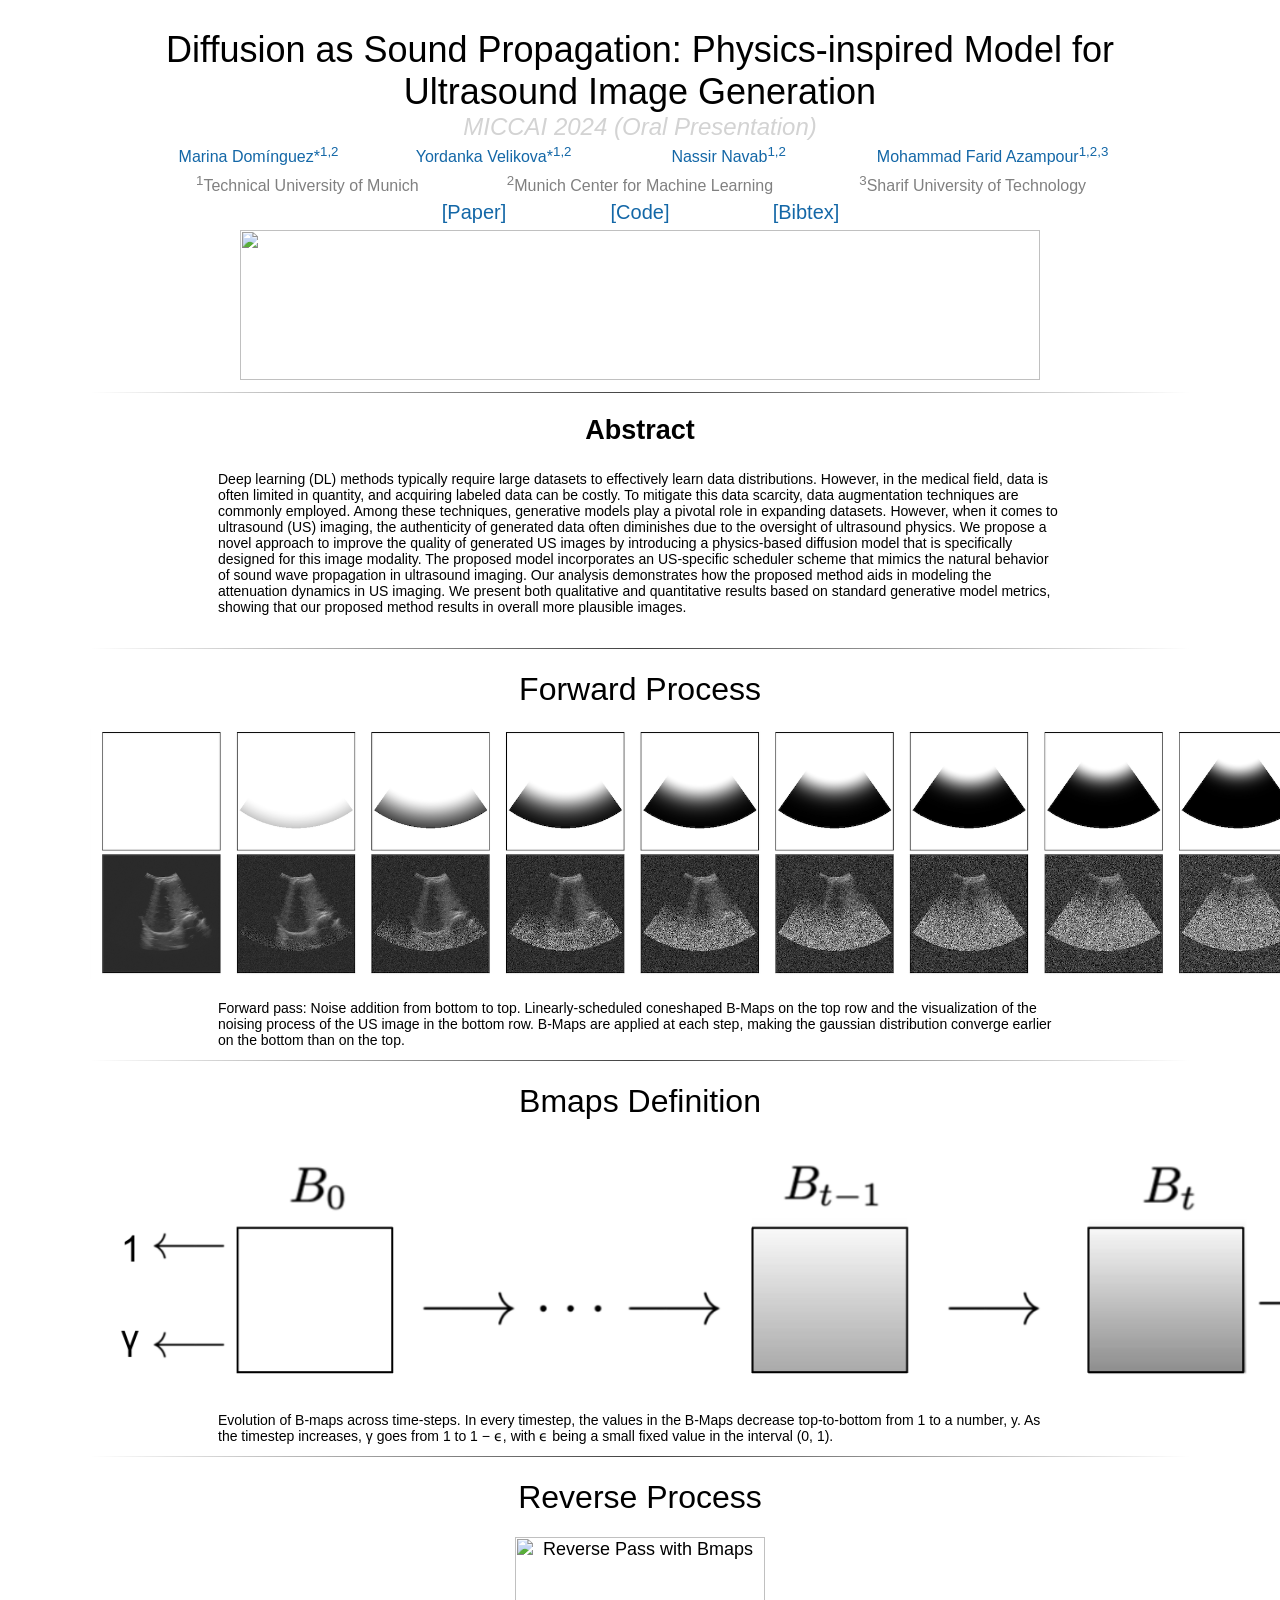
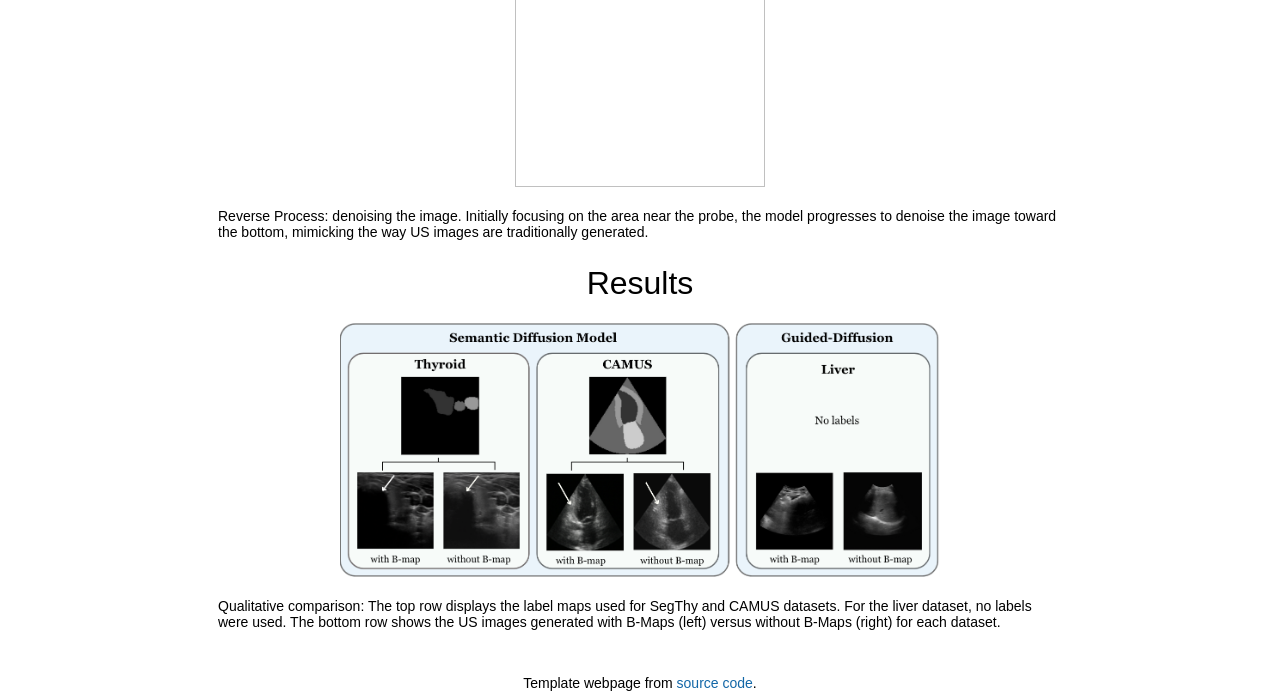
==== diff-us/index.html @ 53594603 "update page" ====
<script src="http://www.google.com/jsapi" type="text/javascript"></script> 
<script type="text/javascript">google.load("jquery", "1.3.2");</script>

<style type="text/css">
	body {
		font-family: "HelveticaNeue-Light", "Helvetica Neue Light", "Helvetica Neue", Helvetica, Arial, "Lucida Grande", sans-serif; 
		font-weight:300;
		font-size:18px;
		margin-left: auto;
		margin-right: auto;
		width: 1100px;
	}
	
	h1 {
		font-size:32px;
		font-weight:300;
	}
	
	.disclaimerbox {
		background-color: #eee;		
		border: 1px solid #eeeeee;
		border-radius: 10px ;
		-moz-border-radius: 10px ;
		-webkit-border-radius: 10px ;
		padding: 20px;
	}

	video.header-vid {
		height: 140px;
		border: 1px solid black;
		border-radius: 10px ;
		-moz-border-radius: 10px ;
		-webkit-border-radius: 10px ;
	}
	
	img.header-img {
		height: 140px;
		border: 1px solid black;
		border-radius: 10px ;
		-moz-border-radius: 10px ;
		-webkit-border-radius: 10px ;
	}
	
	img.rounded {
		border: 1px solid #eeeeee;
		border-radius: 10px ;
		-moz-border-radius: 10px ;
		-webkit-border-radius: 10px ;
	}
	
	a:link,a:visited
	{
		color: #1367a7;
		text-decoration: none;
	}
	a:hover {
		color: #208799;
	}
	
	td.dl-link {
		height: 160px;
		text-align: center;
		font-size: 22px;
	}
	
	.layered-paper-big { /* modified from: http://css-tricks.com/snippets/css/layered-paper/ */
		box-shadow:
		0px 0px 1px 1px rgba(0,0,0,0.35), /* The top layer shadow */
		5px 5px 0 0px #fff, /* The second layer */
		5px 5px 1px 1px rgba(0,0,0,0.35), /* The second layer shadow */
		10px 10px 0 0px #fff, /* The third layer */
		10px 10px 1px 1px rgba(0,0,0,0.35), /* The third layer shadow */
		15px 15px 0 0px #fff, /* The fourth layer */
		15px 15px 1px 1px rgba(0,0,0,0.35), /* The fourth layer shadow */
		20px 20px 0 0px #fff, /* The fifth layer */
		20px 20px 1px 1px rgba(0,0,0,0.35), /* The fifth layer shadow */
		25px 25px 0 0px #fff, /* The fifth layer */
		25px 25px 1px 1px rgba(0,0,0,0.35); /* The fifth layer shadow */
		margin-left: 10px;
		margin-right: 45px;
	}

	.paper-big { /* modified from: http://css-tricks.com/snippets/css/layered-paper/ */
		box-shadow:
		0px 0px 1px 1px rgba(0,0,0,0.35); /* The top layer shadow */

		margin-left: 10px;
		margin-right: 45px;
	}


	.layered-paper { /* modified from: http://css-tricks.com/snippets/css/layered-paper/ */
		box-shadow:
		0px 0px 1px 1px rgba(0,0,0,0.35), /* The top layer shadow */
		5px 5px 0 0px #fff, /* The second layer */
		5px 5px 1px 1px rgba(0,0,0,0.35), /* The second layer shadow */
		10px 10px 0 0px #fff, /* The third layer */
		10px 10px 1px 1px rgba(0,0,0,0.35); /* The third layer shadow */
		margin-top: 5px;
		margin-left: 10px;
		margin-right: 30px;
		margin-bottom: 5px;
	}
	
	.vert-cent {
		position: relative;
		top: 50%;
		transform: translateY(-50%);
	}
	
	hr
	{
		border: 0;
		height: 1px;
		background-image: linear-gradient(to right, rgba(0, 0, 0, 0), rgba(0, 0, 0, 0.75), rgba(0, 0, 0, 0));
	}
</style>

<html>
<head>
	<title>LOTUS</title>
	<!--meta property="og:image" content="Path to my teaser.png"/> <!-- Facebook automatically scrapes this. Go to https://developers.facebook.com/tools/debug/ if you update and want to force Facebook to rescrape. -->
	<meta property="og:title" content="LOTUS: Learning to Optimize Task-based US representations." />
	<!--meta property="og:description" content="Paper description." />

	<!-- Get from Google Analytics -->
	<!-- Global site tag (gtag.js) - Google Analytics -->
	<script async src=""></script> 
	<script>
		window.dataLayer = window.dataLayer || [];
		function gtag(){dataLayer.push(arguments);}
		gtag('js', new Date());

		gtag('config', 'UA-75863369-6');
	</script>
</head>

<body>
	<br>
	<center>
		<span style="font-size:36px">Diffusion as Sound Propagation: Physics-inspired Model for Ultrasound Image Generation</span>
		<br>
		<span style="font-size:24px; font-style: italic; color: lightgray;">MICCAI 2024 (Oral Presentation)</span>

		<table align=center width=600px>
			<table align=center width=1000px>
				<tr>
					<td align=center width=200px>
						<center>
							<span style="font-size:16px"><a href="https://www.linkedin.com/in/marina-dominguez-martin/">Marina Domínguez*<sup>1,2</sup></a></span>
						</center>
					</td>
					<td align=center width=200px>
						<center>
							<span style="font-size:16px"><a href="https://danivelikova.github.io/">Yordanka Velikova*<sup>1,2</sup></a></span>
						</center>
					</td>
					<td align=center width=200px>
						<center>
							<span style="font-size:16px"><a href="https://www.cs.cit.tum.de/camp/members/cv-nassir-navab/nassir-navab/">Nassir Navab<sup>1,2</sup></a></span>
						</center>
					</td>
					<td align=center width=250px>
						<center>
							<span style="font-size:16px"><a href="https://scholar.google.de/citations?user=MQcHEBsAAAAJ&hl=en">Mohammad Farid Azampour<sup>1,2,3</sup></a></span>
						</center>
					</td>
				</tr>
			</table>
			<table align=center width=1000px>
				<tr>
					<td align=center width=200px>
						<center>
							<span style="font-size:16px; color: gray;"><sup>1</sup>Technical University of Munich</a></span>
						</center>
					</td>
					<td align=center width=200px>
						<center>
							<span style="font-size:16px; color: gray;"><sup>2</sup>Munich Center for Machine Learning</a></span>
						</center>
					</td>
					<td align=center width=200px>
						<center>
							<span style="font-size:16px; color: gray;"><sup>3</sup>Sharif University of Technology</a></span>
						</center>
					</td>
				</tr>
			</table>
			<table align=center width=500px>
				<tr>
					<td align=center width=120px>
						<center>
							<span style="font-size:20px"><a href='https://arxiv.org/abs/2407.05428v1'>[Paper]</a></span>
						</center>
					</td>
					<td align=center width=120px>
						<center>
							<span style="font-size:20px"><a href='https://github.com/marinadominguez/diffusion-for-us-images'>[Code]</a></span><br>
						</center>
					</td>
					<td align=center width=120px>
						<center>
							<span style="font-size:20px"><a href="./resources/bibtex.txt">[Bibtex]</a></span>
						</center>
					</td>
				</tr>
			</table>
		</table>
	</center>

	<!-- Teaser GIF -->
	<center>
		<table align=center width=1000px>
			<tr>
				<td width=1000px>
					<center>
						<img src="resources/diff-us.mp4" width="800" height="150">
					</center>
				</td>
			</tr>
		</table>
	<hr>

	<table align=center width=850px>
		<center><h2>Abstract</h2></center>
		<tr>
			<td>
				<span style="font-size:14px"> Deep learning (DL) methods typically require large datasets to effectively learn data distributions. However, in the medical field, data is often limited in quantity, and acquiring labeled data can be costly. To mitigate this data scarcity, data augmentation techniques are commonly employed. Among these techniques, generative models play a pivotal role in expanding datasets. However, when it comes to ultrasound (US) imaging, the authenticity of generated data often diminishes due to the oversight of ultrasound physics. We propose a novel approach to improve the quality of generated US images by introducing a physics-based diffusion model that is specifically designed for this image modality. The proposed model incorporates an US-specific scheduler scheme that mimics the natural behavior of sound wave propagation in ultrasound imaging. Our analysis demonstrates how the proposed method aids in modeling the attenuation dynamics in US imaging. We present both qualitative and quantitative results based on standard generative model metrics, showing that our proposed method results in overall more plausible images.</span><br>
			</td>
		</tr>
	</table>
	<br>


	<hr>
	<center><h1>Forward Process</h1></center>
	<div class="center">
        <img height="250"  src="resources/forwardwithbmaps.png" alt="Forward Pass with Bmaps">
    </div>
	<table align=center width=850px>
		<tr>
			<td>
				<br>
				<span style="font-size:14px"> 
					Forward pass: Noise addition from bottom to top. Linearly-scheduled coneshaped B-Maps on the top row and the visualization of the noising process of the US image in the bottom row. B-Maps are applied at each step, making the gaussian distribution converge earlier on the bottom than on the top.
			</td>
		</tr>
	</table>

	<hr>
	<center><h1>Bmaps Definition</h1></center>
	<div class="center">
        <img height="250"  src="resources/final_ev_b-maps.png" alt="Bmaps">
    </div>
	<table align=center width=850px>
		<tr>
			<td>
				<br>
				<span style="font-size:14px"> 
					Evolution of B-maps across time-steps. In every timestep, the values in the B-Maps decrease top-to-bottom from 1 to a number, y. As the timestep increases, γ goes from 1 to 1 − ϵ, with ϵ being a small fixed value in the interval (0, 1).
			</td>
		</tr>
	</table>

	<hr>
	<center><h1>Reverse Process</h1></center>
	<div class="center">
        <img height="250"  src="resources/diff_us-reverse.pdf" alt="Reverse Pass with Bmaps">
    </div>
	<table align=center width=850px>
		<tr>
			<td>
				<br>
				<span style="font-size:14px"> 
					Reverse Process: denoising the image. Initially focusing on the area near the probe, the model progresses to denoise the image toward the bottom, mimicking the way US images are traditionally generated.
			</td>
		</tr>
	</table>


	<center><h1>Results</h1></center>
	<div class="center">
        <img  width="600"  src="resources/results_white_arrows.png" alt="Qualitative Results">
    </div>
	<table align=center width=850px>
		<tr>
			<td>
				<br>
				<span style="font-size:14px"> 
					Qualitative comparison: The top row displays the label maps used for SegThy and CAMUS datasets. For the liver dataset, no labels were used. The bottom row shows the US images generated with B-Maps (left) versus without B-Maps (right) for each dataset.
			</td>
		</tr>
	</table>

	<br>
	<br>
	<right>
		<span style="font-size:14px"> 
		Template webpage from <a href="https://github.com/richzhang/webpage-template">source code</a>.
	</right>

<br>
</body>
</html>
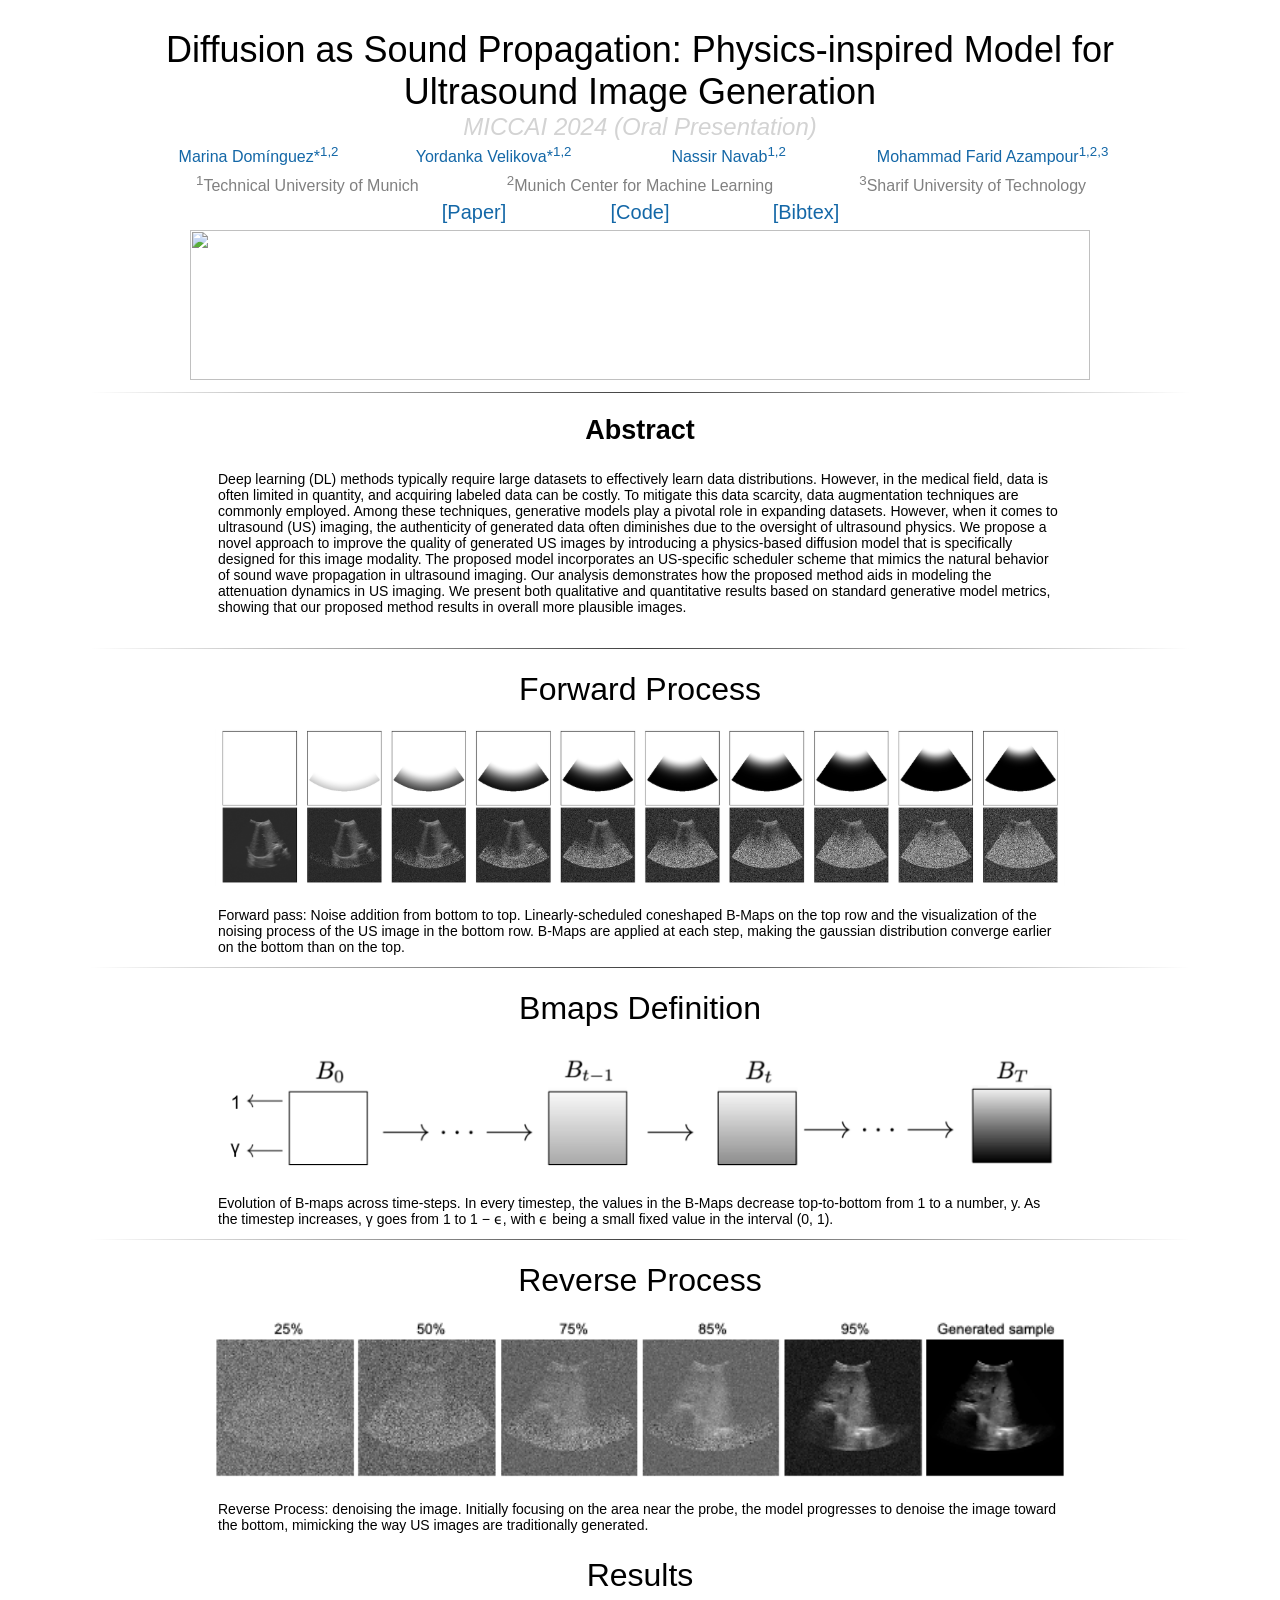
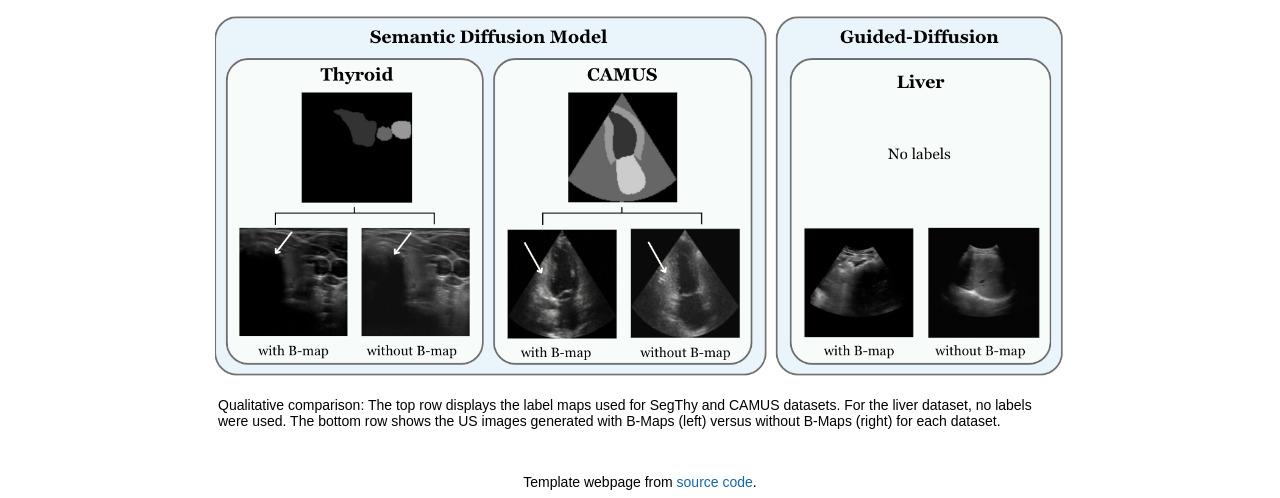
==== commit 96635ab5: "fixed margin" ====
--- a/diff-us/index.html
+++ b/diff-us/index.html
@@ -214,7 +214,7 @@
 			<tr>
 				<td width=1000px>
 					<center>
-						<img src="resources/diff-us.mp4" width="800" height="150">
+						<img src="resources/diff-us.mp4" width="900" height="150">
 					</center>
 				</td>
 			</tr>
@@ -235,7 +235,7 @@
 	<hr>
 	<center><h1>Forward Process</h1></center>
 	<div class="center">
-        <img height="250"  src="resources/forwardwithbmaps.png" alt="Forward Pass with Bmaps">
+        <img width="850" src="resources/forwardwithbmaps.png" alt="Forward Pass with Bmaps">
     </div>
 	<table align=center width=850px>
 		<tr>
@@ -250,7 +250,7 @@
 	<hr>
 	<center><h1>Bmaps Definition</h1></center>
 	<div class="center">
-        <img height="250"  src="resources/final_ev_b-maps.png" alt="Bmaps">
+        <img width="850" src="resources/final_ev_b-maps.png" alt="Bmaps">
     </div>
 	<table align=center width=850px>
 		<tr>
@@ -265,7 +265,7 @@
 	<hr>
 	<center><h1>Reverse Process</h1></center>
 	<div class="center">
-        <img height="250"  src="resources/diff_us-reverse.pdf" alt="Reverse Pass with Bmaps">
+        <img width="850" src="resources/diff-reverse.png" alt="Reverse Pass with Bmaps">
     </div>
 	<table align=center width=850px>
 		<tr>
@@ -280,7 +280,7 @@
 
 	<center><h1>Results</h1></center>
 	<div class="center">
-        <img  width="600"  src="resources/results_white_arrows.png" alt="Qualitative Results">
+        <img  width="850"  src="resources/results_white_arrows.png" alt="Qualitative Results">
     </div>
 	<table align=center width=850px>
 		<tr>
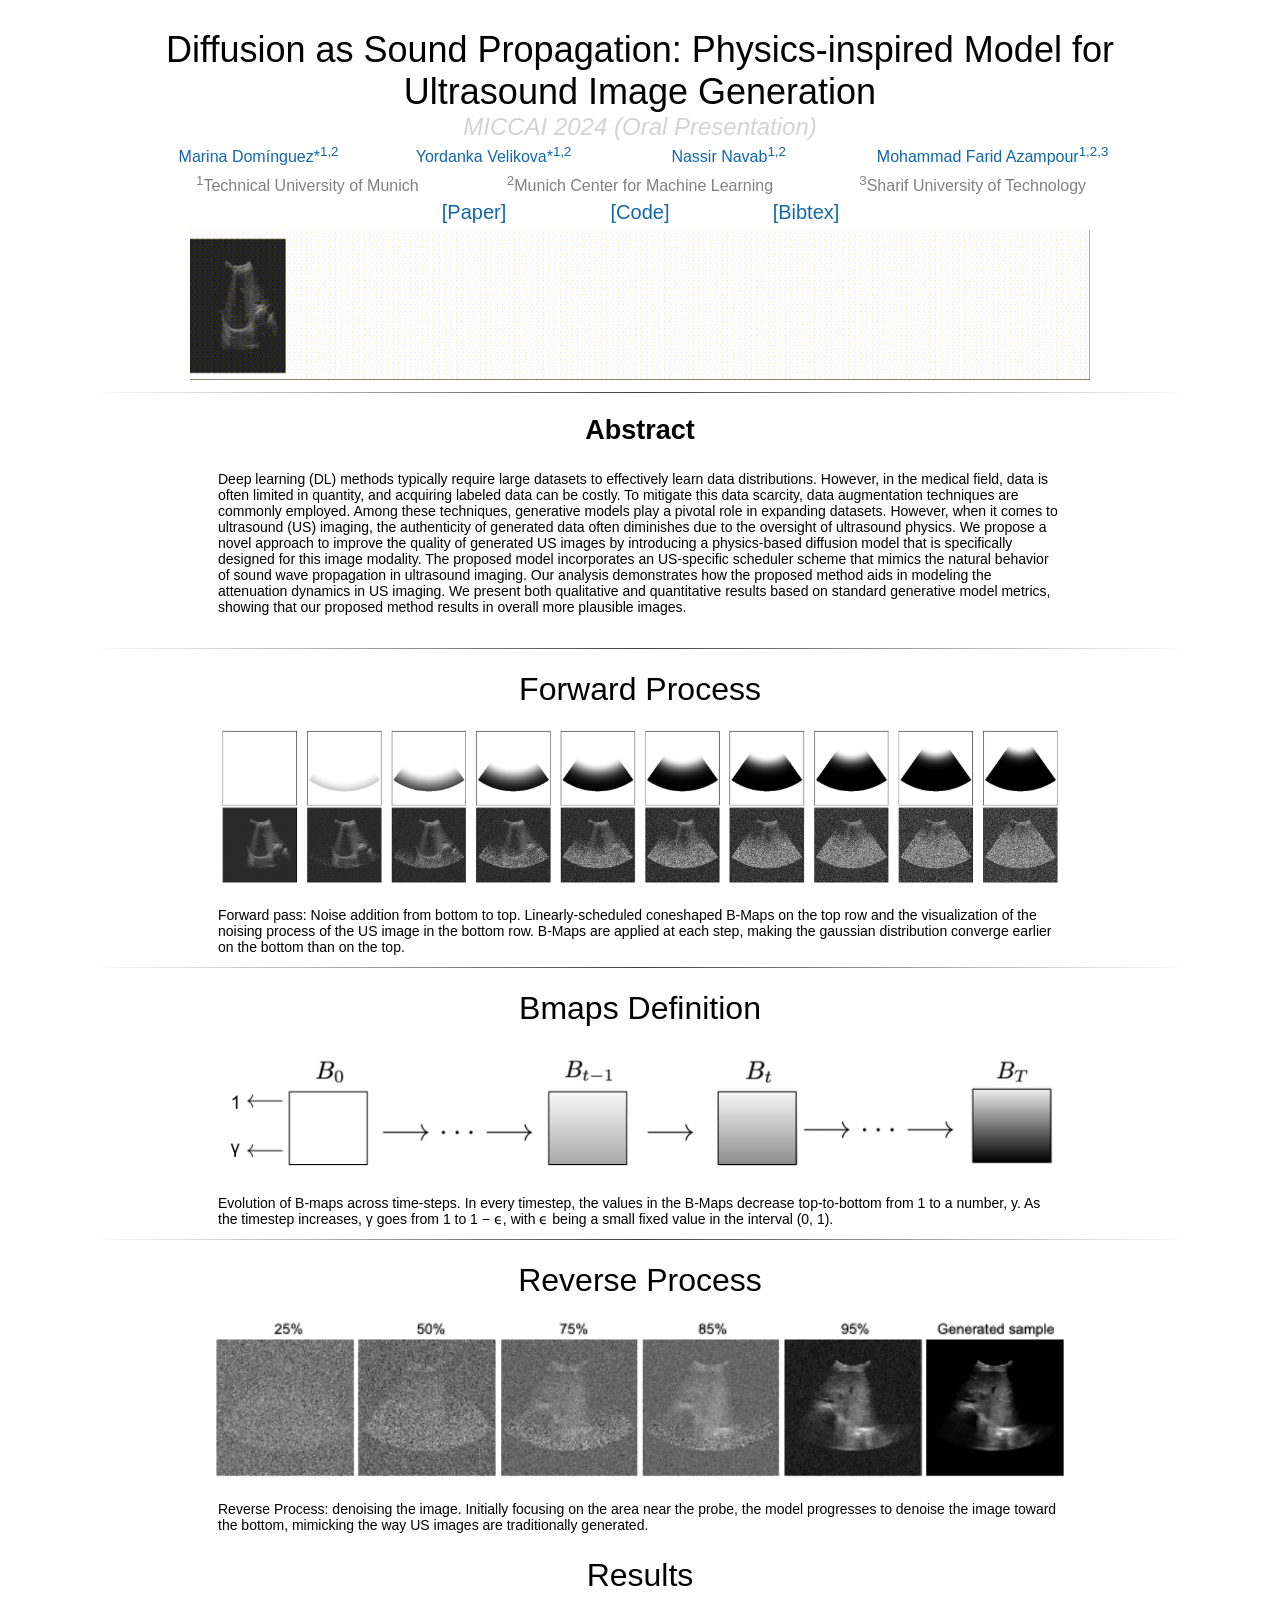
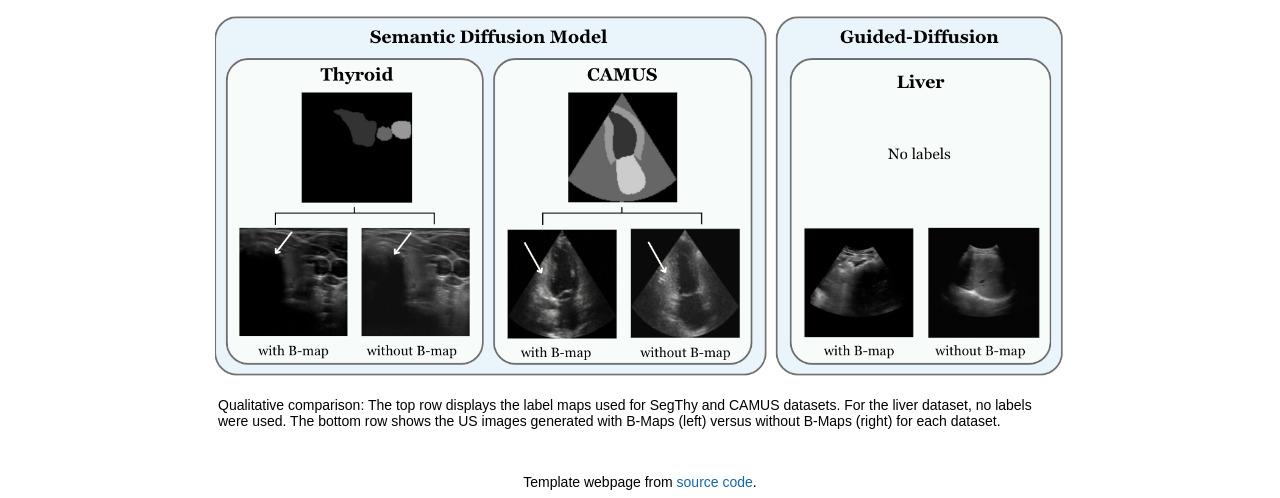
==== commit f9d06380: "fixed banners" ====
--- a/diff-us/index.html
+++ b/diff-us/index.html
@@ -214,7 +214,7 @@
 			<tr>
 				<td width=1000px>
 					<center>
-						<img src="resources/diff-us.mp4" width="900" height="150">
+						<img src="resources/diff-us.gif" width="900" height="150">
 					</center>
 				</td>
 			</tr>
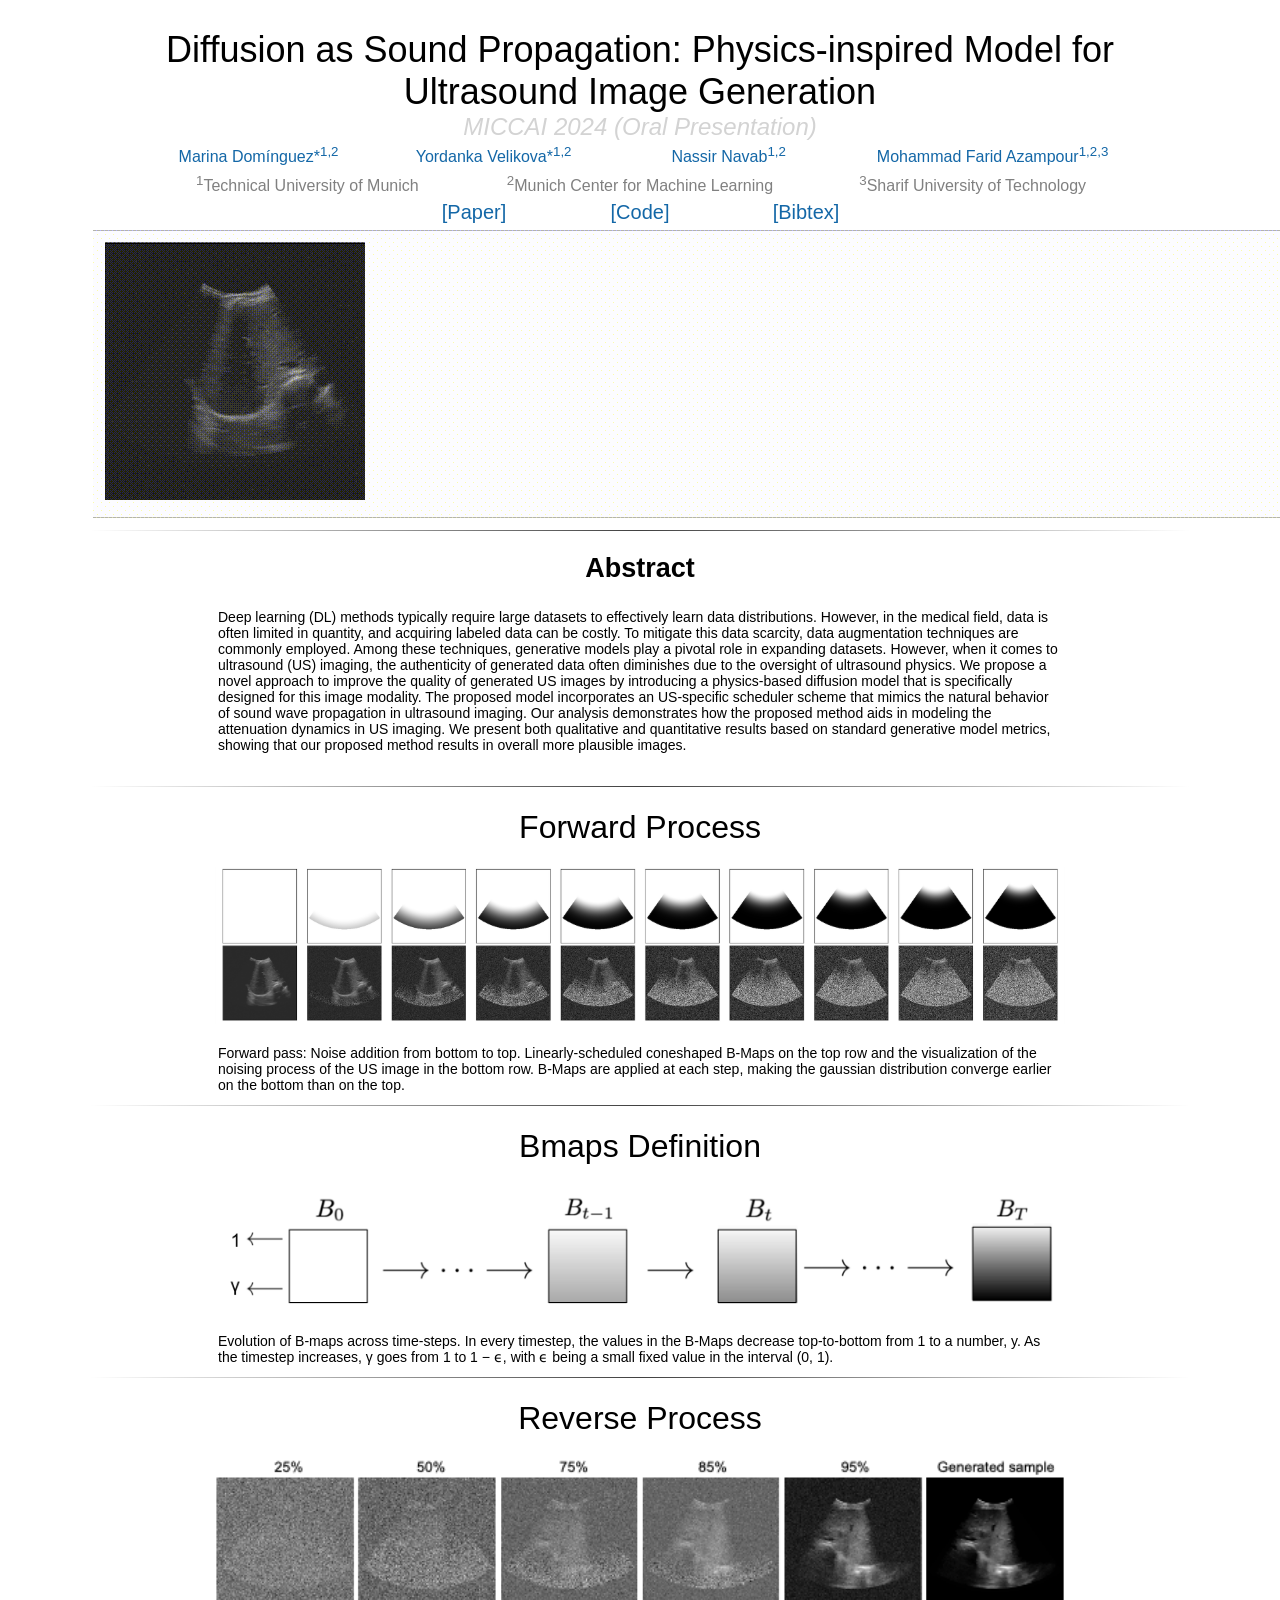
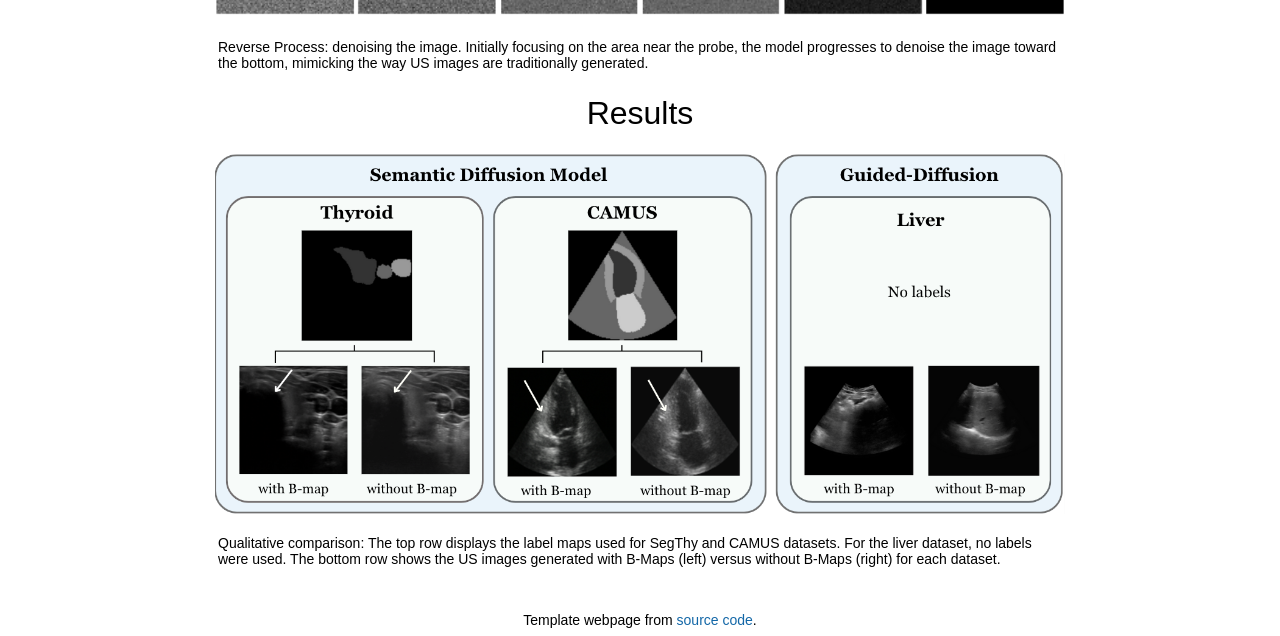
==== commit f139fc94: "change banner" ====
--- a/diff-us/index.html
+++ b/diff-us/index.html
@@ -118,9 +118,9 @@
 
 <html>
 <head>
-	<title>LOTUS</title>
+	<title>DiffUS</title>
 	<!--meta property="og:image" content="Path to my teaser.png"/> <!-- Facebook automatically scrapes this. Go to https://developers.facebook.com/tools/debug/ if you update and want to force Facebook to rescrape. -->
-	<meta property="og:title" content="LOTUS: Learning to Optimize Task-based US representations." />
+	<meta property="og:title" content="Diffusion as Sound Propagation: Physics-inspired Model for Ultrasound Image Generation" />
 	<!--meta property="og:description" content="Paper description." />
 
 	<!-- Get from Google Analytics -->
@@ -214,7 +214,7 @@
 			<tr>
 				<td width=1000px>
 					<center>
-						<img src="resources/diff-us.gif" width="900" height="150">
+						<img src="resources/diff-us-banner.gif">
 					</center>
 				</td>
 			</tr>
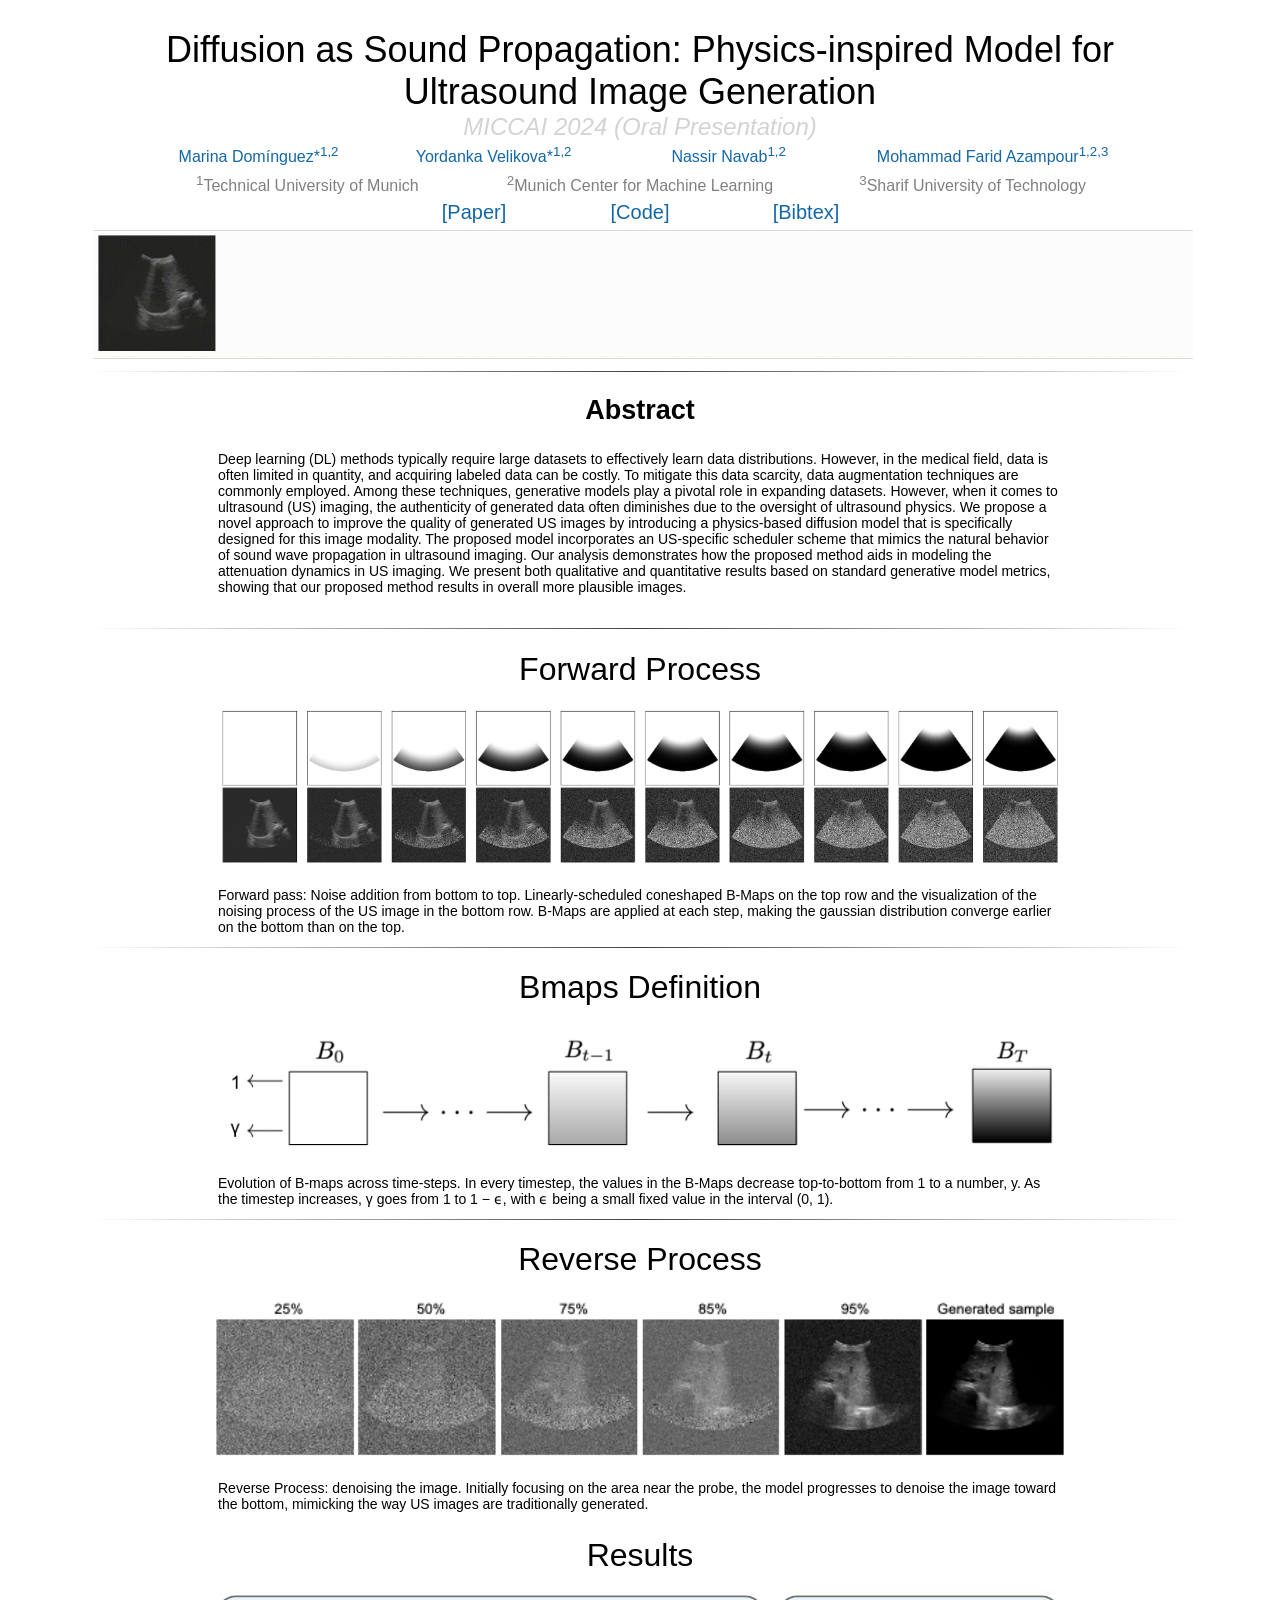
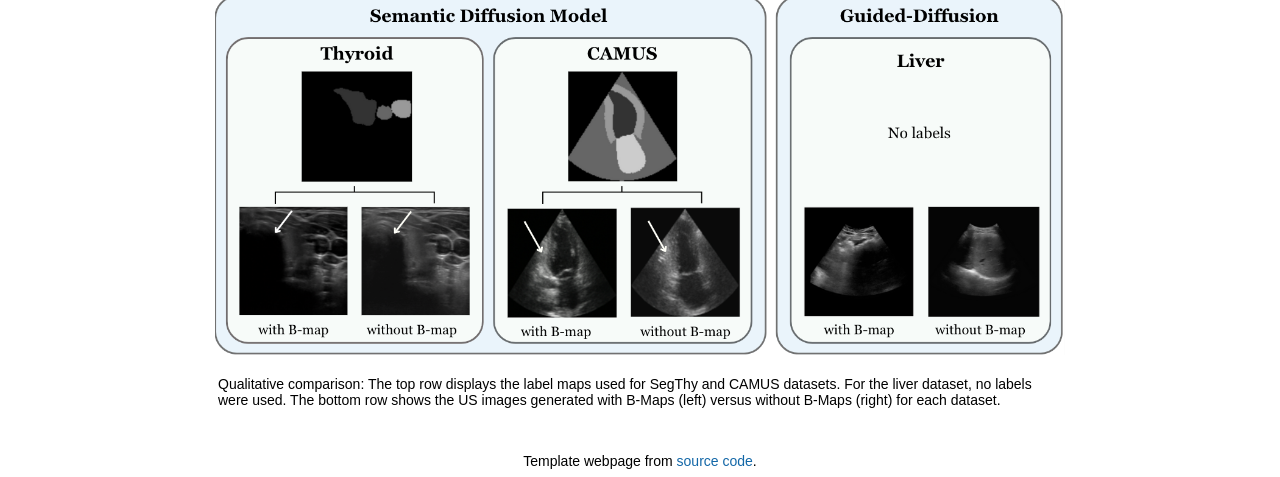
==== commit e938358a: "fix banner" ====
--- a/diff-us/index.html
+++ b/diff-us/index.html
@@ -214,7 +214,7 @@
 			<tr>
 				<td width=1000px>
 					<center>
-						<img src="resources/diff-us-banner.gif">
+						<img src="resources/diff-us-banner.gif" width="1100">
 					</center>
 				</td>
 			</tr>
